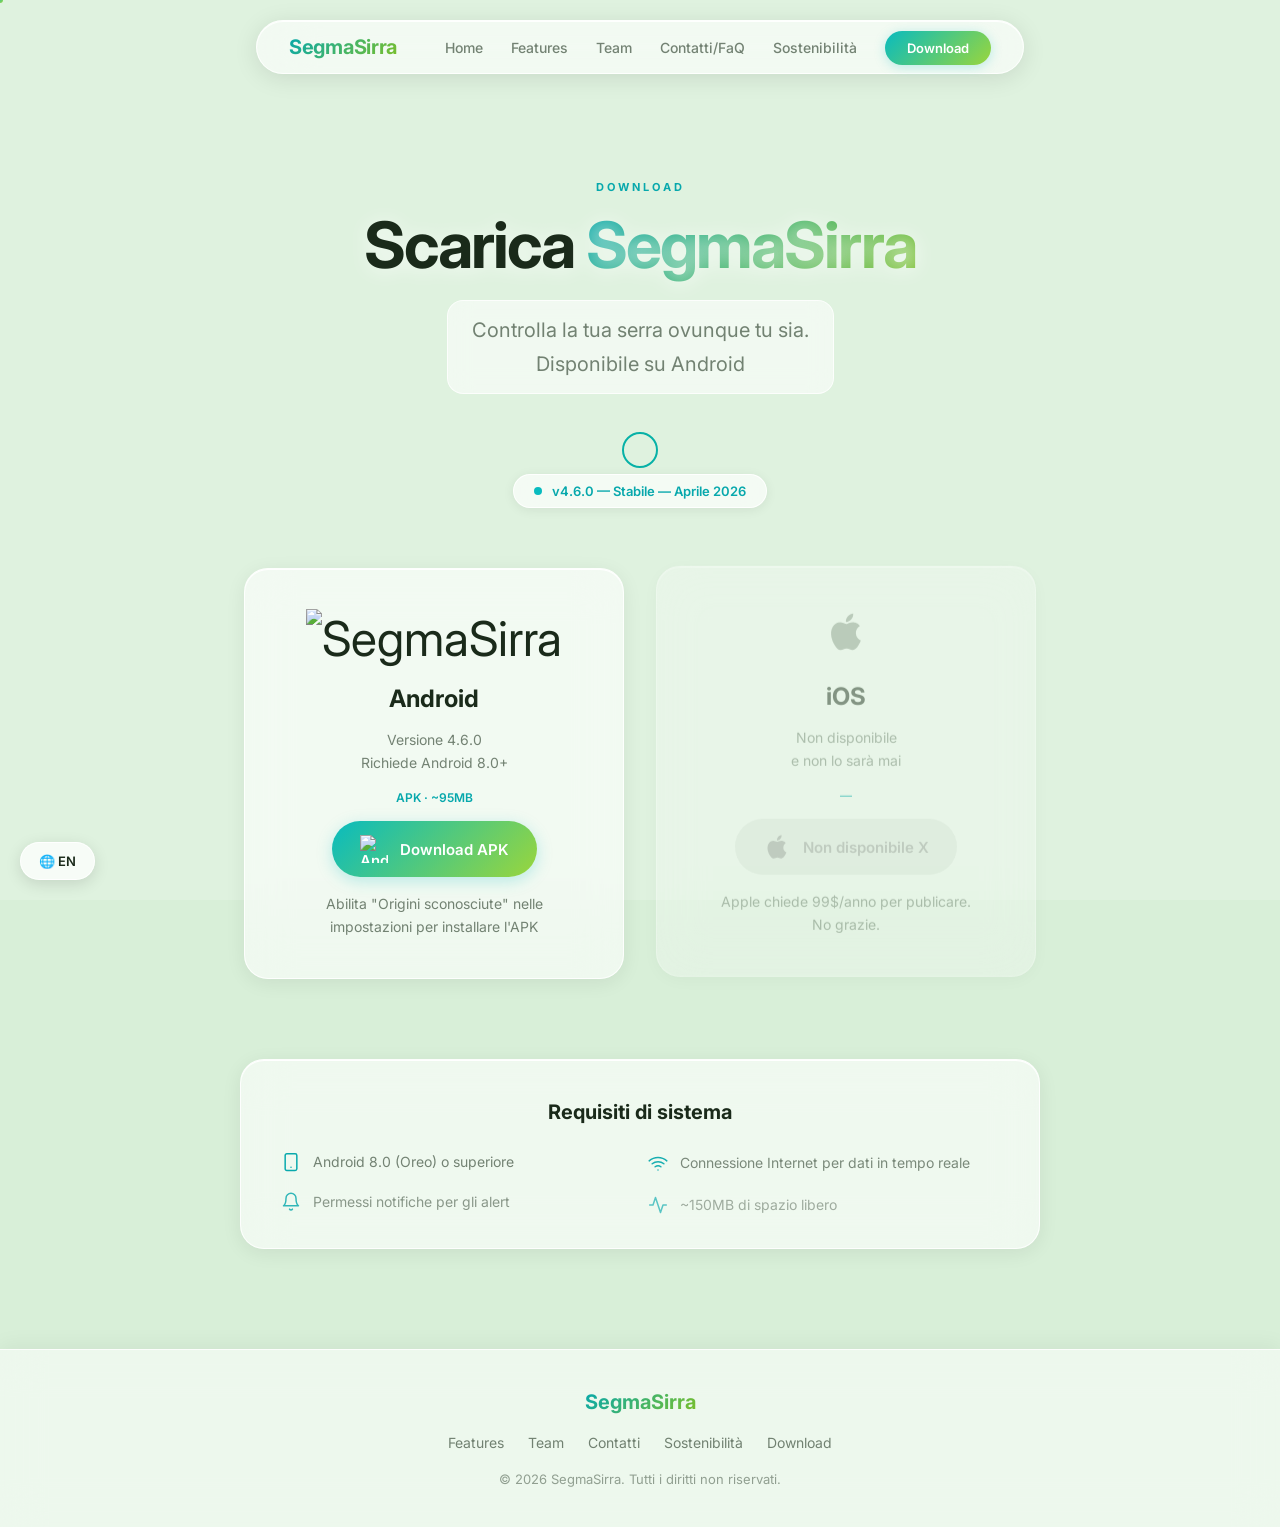
==== download.html @ ebea18e5 "Final update: added images, sticky app image in features, english translation, replaced emojis with " ====
<!DOCTYPE html>
<html lang="it">
<head>
    <meta charset="UTF-8">
    <meta name="viewport" content="width=device-width, initial-scale=1.0">
    <title>Download - SegmaSirra</title>
    <link rel="stylesheet" href="style.css">
    <link rel="icon" type="image/png" href="images/logoSito-removebg-preview.png">
    <!-- Cloudflare Web Analytics --><script type='module' src='https://static.cloudflareinsights.com/beacon.min.js' data-cf-beacon='{"token": "316c3d99291c4f0285ecc560127095c0"}'></script><!-- End Cloudflare Web Analytics -->
</head>
<body>
    <div class="video-background">
        <video autoplay muted loop playsinline>
            <source src="videos/background5.mp4" type="video/mp4">
        </video>
        <div class="video-overlay"></div>
    </div>

    <nav>
        <div class="logo" onclick="window.location.href='index.html'" style="cursor: pointer;">SegmaSirra</div>
        <ul class="nav-links">
            <li><a href="index.html" class="nav-link">Home</a></li>
            <li><a href="features.html" class="nav-link">Features</a></li>
            <li><a href="team.html" class="nav-link">Team</a></li>
            <li><a href="contact.html" class="nav-link">Contatti/FaQ</a></li>
            <li><a href="sostenibilita.html" class="nav-link">Sostenibilità</a></li>
            <li><a href="download.html" class="cta-button">Download</a></li>
        </ul>
        <button class="hamburger" id="hamburger" aria-label="Menu">
            <span></span><span></span><span></span>
        </button>
    </nav>

    <div class="mobile-menu" id="mobileMenu">
        <a href="index.html">Home</a>
        <a href="features.html">Features</a>
        <a href="team.html">Team</a>
        <a href="contact.html">Contatti</a>
        <a href="sostenibilita.html">Sostenibilità</a>
        <a href="download.html" class="cta-button">Download</a>
    </div>

    <!-- Hero Download Section -->
    <section class="page-hero download-hero">
        <div class="section-label">DOWNLOAD</div>
        <h1>Scarica <span class="gradient-text">SegmaSirra</span></h1>
        <p>Controlla la tua serra ovunque tu sia.<br>Disponibile su Android</p>
    </section>

    <!-- Version info -->
    <section class="download-version-section">
        <div class="version-badge">
            <span class="version-dot"></span>
            v4.6.0 — Stabile — Aprile 2026
        </div>
    </section>

    <!-- Download Buttons -->
    <section class="download-buttons-section">
        <div class="download-cards">
            <div class="download-card download-card--available">
                <div class="download-card-icon">
                    <img src="images/logoSito-removebg-preview.png" alt="SegmaSirra" style="width:56px;height:56px;object-fit:contain;">
                </div>
                <h3>Android</h3>
                <p>Versione 4.6.0<br>Richiede Android 8.0+</p>
                <div class="download-card-size">APK · ~95MB</div>
                <a href="files/gnegneNonPuoiScaricarla.apk" class="download-btn android" download>
                    <img src="images/android-os-removebg-preview.png" alt="Android" style="width:28px;height:28px;object-fit:contain;">
                    <span>Download APK</span>
                </a>
                <p class="download-card-note">Abilita "Origini sconosciute" nelle impostazioni per installare l'APK</p>
            </div>

            <div class="download-card download-card--unavailable">
                <div class="download-card-icon">
                    <svg width="44" height="44" viewBox="0 0 24 24" fill="currentColor" style="color:var(--text-light)">
                        <path d="M18.71 19.5c-.83 1.24-1.71 2.45-3.05 2.47-1.34.03-1.77-.79-3.29-.79-1.53 0-2 .77-3.27.82-1.31.05-2.3-1.32-3.14-2.53C4.25 17 2.94 12.45 4.7 9.39c.87-1.52 2.43-2.48 4.12-2.51 1.28-.02 2.5.87 3.29.87.78 0 2.26-1.07 3.81-.91.65.03 2.47.26 3.64 1.98-.09.06-2.17 1.28-2.15 3.81.03 3.02 2.65 4.03 2.68 4.04-.03.07-.42 1.44-1.38 2.83M13 3.5c.73-.83 1.94-1.46 2.94-1.5.13 1.17-.34 2.35-1.04 3.19-.69.85-1.83 1.51-2.95 1.42-.15-1.15.41-2.35 1.05-3.11z"/>
                    </svg>
                </div>
                <h3>iOS</h3>
                <p>Non disponibile<br>e non lo sarà mai</p>
                <div class="download-card-size">—</div>
                <div class="download-btn ios disabled">
                    <svg width="28" height="28" viewBox="0 0 24 24" fill="none">
                        <path d="M18.71 19.5c-.83 1.24-1.71 2.45-3.05 2.47-1.34.03-1.77-.79-3.29-.79-1.53 0-2 .77-3.27.82-1.31.05-2.3-1.32-3.14-2.53C4.25 17 2.94 12.45 4.7 9.39c.87-1.52 2.43-2.48 4.12-2.51 1.28-.02 2.5.87 3.29.87.78 0 2.26-1.07 3.81-.91.65.03 2.47.26 3.64 1.98-.09.06-2.17 1.28-2.15 3.81.03 3.02 2.65 4.03 2.68 4.04-.03.07-.42 1.44-1.38 2.83M13 3.5c.73-.83 1.94-1.46 2.94-1.5.13 1.17-.34 2.35-1.04 3.19-.69.85-1.83 1.51-2.95 1.42-.15-1.15.41-2.35 1.05-3.11z" fill="currentColor"/>
                    </svg>
                    <span>Non disponibile X</span>
                </div>
                <p class="download-card-note">Apple chiede 99$/anno per publicare. No grazie.</p>
            </div>
        </div>
    </section>

    <!-- Requirements -->
    <section class="requirements-section">
        <div class="requirements-inner">
            <h3>Requisiti di sistema</h3>
            <div class="requirements-grid">
                <div class="req-item">
                    <span class="req-icon"><svg class="icon" viewBox="0 0 24 24" style="width:20px;height:20px;color:var(--teal)"><rect x="5" y="2" width="14" height="20" rx="2"/><line x1="12" y1="18" x2="12.01" y2="18"/></svg></span>
                    <span>Android 8.0 (Oreo) o superiore</span>
                </div>
                <div class="req-item">
                    <span class="req-icon"><svg class="icon" viewBox="0 0 24 24" style="width:20px;height:20px;color:var(--teal)"><path d="M5 12.55a11 11 0 0 1 14.08 0"/><path d="M1.42 9a16 16 0 0 1 21.16 0"/><path d="M8.53 16.11a6 6 0 0 1 6.95 0"/><line x1="12" y1="20" x2="12.01" y2="20"/></svg></span>
                    <span>Connessione Internet per dati in tempo reale</span>
                </div>
                <div class="req-item">
                    <span class="req-icon"><svg class="icon" viewBox="0 0 24 24" style="width:20px;height:20px;color:var(--teal)"><path d="M18 8a6 6 0 0 0-12 0c0 7-3 9-3 9h18s-3-2-3-9"/><path d="M13.73 21a2 2 0 0 1-3.46 0"/></svg></span>
                    <span>Permessi notifiche per gli alert</span>
                </div>
                <div class="req-item">
                    <span class="req-icon"><svg class="icon" viewBox="0 0 24 24" style="width:20px;height:20px;color:var(--teal)"><path d="M22 12h-4l-3 9L9 3l-3 9H2"/></svg></span>
                    <span>~150MB di spazio libero</span>
                </div>
            </div>
        </div>
    </section>

    <footer>
        <div class="footer-inner">
            <div class="footer-logo">SegmaSirra</div>
            <div class="footer-links">
                <a href="features.html">Features</a>
                <a href="team.html">Team</a>
                <a href="contact.html">Contatti</a>
                <a href="sostenibilita.html">Sostenibilità</a>
                <a href="download.html">Download</a>
            </div>
            <p class="footer-copy">&copy; 2026 SegmaSirra. Tutti i diritti non riservati.</p>
        </div>
    </footer>

    <script src="https://cdnjs.cloudflare.com/ajax/libs/gsap/3.12.2/gsap.min.js"></script>
    <script>
        gsap.from(".page-hero .section-label", { opacity: 0, y: -20, duration: 0.6 });
        gsap.from(".page-hero h1", { opacity: 0, y: -30, duration: 1, delay: 0.1 });
        gsap.from(".page-hero p", { opacity: 0, y: -20, duration: 1, delay: 0.3 });
        gsap.from(".version-badge", { opacity: 0, scale: 0.8, duration: 0.6, delay: 0.5 });
        gsap.from(".download-card", { opacity: 0, y: 50, stagger: 0.2, duration: 0.8, delay: 0.7, ease: "back.out(1.7)" });
        gsap.from(".req-item", { opacity: 0, y: 20, stagger: 0.1, duration: 0.6, delay: 1 });

        const hamburger = document.getElementById('hamburger');
        const mobileMenu = document.getElementById('mobileMenu');
        hamburger.addEventListener('click', () => {
            hamburger.classList.toggle('open');
            mobileMenu.classList.toggle('open');
        });
    </script>
    <script src="cursor.js"></script>
    <script src="translate.js"></script>
</body>
</html>
---- style.css ----
@import url('https://fonts.googleapis.com/css2?family=Inter:wght@400;500;600;700&display=swap');

/* =====================
   VARIABLES & RESET
   ===================== */
:root {
    --teal: #07a8ac;
    --green: #7bbf2a;
    --teal-light: #08bbbf;
    --green-light: #9ad63c;

    /* Glass - tendono al bianco/nuvola */
    --glass:          rgba(255,255,255,0.55);
    --glass-hover:    rgba(255,255,255,0.72);
    --glass-border:   rgba(255,255,255,0.75);
    --glass-shadow:   rgba(0,0,0,0.08);

    /* Testo su sfondo chiaro */
    --text:           #1a2a1a;
    --text-muted:     rgba(30,50,30,0.6);
    --text-light:     rgba(30,50,30,0.45);
}

* { margin: 0; padding: 0; box-sizing: border-box; cursor: none !important; }

body {
    font-family: 'Inter', -apple-system, BlinkMacSystemFont, sans-serif;
    background: #d8efd8;
    color: var(--text);
    overflow-x: hidden;
    cursor: none;
}

/* =====================
   CUSTOM CURSOR
   ===================== */
.cursor-ring {
    position: fixed;
    top: 0; left: 0;
    width: 36px; height: 36px;
    border: 2px solid var(--teal-light);
    border-radius: 50%;
    pointer-events: none;
    z-index: 99999;
    transform: translate(-50%, -50%);
    transition: width 0.25s ease, height 0.25s ease,
                border-color 0.25s ease, background 0.25s ease,
                opacity 0.3s ease;
    mix-blend-mode: multiply;
    will-change: transform;
}

.cursor-dot {
    position: fixed;
    top: 0; left: 0;
    width: 6px; height: 6px;
    background: linear-gradient(135deg, var(--teal-light), var(--green-light));
    border-radius: 50%;
    pointer-events: none;
    z-index: 100000;
    transform: translate(-50%, -50%);
    transition: opacity 0.3s ease, width 0.2s ease, height 0.2s ease;
    will-change: transform;
}

body.cursor-hover .cursor-ring {
    width: 56px; height: 56px;
    border-color: var(--green-light);
    background: rgba(154, 214, 60, 0.10);
}

body.cursor-hover .cursor-dot {
    width: 4px; height: 4px;
    opacity: 0.5;
}

body.cursor-click .cursor-ring {
    width: 24px; height: 24px;
    background: rgba(8,187,191,0.18);
}

@media (hover: none) {
    .cursor-ring, .cursor-dot { display: none; }
    body { cursor: auto; }
}

/* =====================
   CUSTOM SCROLLBAR
   ===================== */
::-webkit-scrollbar {
    width: 6px;
}

::-webkit-scrollbar-track {
    background: rgba(255,255,255,0.15);
    border-radius: 10px;
}

::-webkit-scrollbar-thumb {
    background: linear-gradient(180deg, var(--teal-light), var(--green-light));
    border-radius: 10px;
}

::-webkit-scrollbar-thumb:hover {
    background: linear-gradient(180deg, var(--teal), var(--green));
}

* {
    scrollbar-width: thin;
    scrollbar-color: var(--teal-light) rgba(255,255,255,0.15);
}

/* =====================
   VIDEO BACKGROUND
   ===================== */
.video-background {
    position: fixed;
    inset: 0;
    z-index: 0;
    overflow: hidden;
}

.video-background video {
    width: 100%;
    height: 100%;
    object-fit: cover;
    pointer-events: none;
}

/* Overlay leggero — lascia che il video si veda, schiarisce appena */
.video-overlay {
    position: absolute;
    inset: 0;
    background: rgba(255,255,255,0.18);
}

/* =====================
   NAVIGATION
   ===================== */
nav {
    position: fixed;
    top: 20px;
    left: 50%;
    transform: translateX(-50%);
    background: rgba(255,255,255,0.6);
    backdrop-filter: blur(28px);
    -webkit-backdrop-filter: blur(28px);
    border: 1.5px solid rgba(255,255,255,0.85);
    border-radius: 50px;
    padding: 14px 32px;
    display: flex;
    align-items: center;
    gap: 48px;
    z-index: 1000;
    box-shadow: 0 4px 24px rgba(0,0,0,0.10), 0 1px 0 rgba(255,255,255,0.9) inset;
    transition: background 0.3s ease;
}

nav:hover { background: rgba(255,255,255,0.75); }

.logo {
    font-size: 20px;
    font-weight: 700;
    background: linear-gradient(135deg, var(--teal), var(--green));
    -webkit-background-clip: text;
    -webkit-text-fill-color: transparent;
    background-clip: text;
    letter-spacing: -0.3px;
    transition: opacity 0.3s;
    white-space: nowrap;
}

.logo:hover { opacity: 0.75; }

.nav-links {
    display: flex;
    gap: 28px;
    list-style: none;
    align-items: center;
}

.nav-link {
    color: var(--text-muted);
    text-decoration: none;
    font-size: 14px;
    font-weight: 500;
    transition: color 0.3s;
    position: relative;
}

.nav-link::after {
    content: '';
    position: absolute;
    bottom: -4px; left: 0;
    width: 0; height: 1.5px;
    background: linear-gradient(90deg, var(--teal), var(--green));
    transition: width 0.3s ease;
    border-radius: 2px;
}

.nav-link:hover, .nav-link.active { color: var(--text); }
.nav-link:hover::after, .nav-link.active::after { width: 100%; }

.cta-button {
    background: linear-gradient(135deg, var(--teal-light), var(--green-light));
    color: #ffffff !important;
    padding: 9px 22px;
    border-radius: 50px;
    font-size: 13px;
    font-weight: 600;
    text-decoration: none;
    transition: transform 0.2s ease, box-shadow 0.2s ease;
    white-space: nowrap;
    box-shadow: 0 2px 12px rgba(8,187,191,0.25);
}

.cta-button:hover {
    transform: translateY(-2px);
    box-shadow: 0 8px 20px rgba(8,187,191,0.35);
}

/* Hamburger */
.hamburger {
    display: none;
    flex-direction: column;
    gap: 5px;
    background: none;
    border: none;
    cursor: pointer;
    padding: 4px;
}

.hamburger span {
    display: block;
    width: 22px; height: 2px;
    background: var(--text);
    border-radius: 2px;
    transition: all 0.3s ease;
    transform-origin: center;
}

.hamburger.open span:nth-child(1) { transform: translateY(7px) rotate(45deg); }
.hamburger.open span:nth-child(2) { opacity: 0; transform: scaleX(0); }
.hamburger.open span:nth-child(3) { transform: translateY(-7px) rotate(-45deg); }

/* Mobile Menu */
.mobile-menu {
    display: none;
    position: fixed;
    top: 80px;
    left: 50%;
    transform: translateX(-50%) translateY(-10px);
    background: rgba(255,255,255,0.88);
    backdrop-filter: blur(28px);
    -webkit-backdrop-filter: blur(28px);
    border: 1.5px solid rgba(255,255,255,0.9);
    border-radius: 20px;
    padding: 20px 28px;
    z-index: 999;
    flex-direction: column;
    gap: 16px;
    min-width: 240px;
    box-shadow: 0 12px 40px rgba(0,0,0,0.10);
    opacity: 0;
    pointer-events: none;
    transition: opacity 0.3s ease, transform 0.3s ease;
}

.mobile-menu.open {
    display: flex;
    opacity: 1;
    pointer-events: all;
    transform: translateX(-50%) translateY(0);
}

.mobile-menu a {
    color: var(--text-muted);
    text-decoration: none;
    font-size: 15px;
    font-weight: 500;
    padding: 6px 0;
    border-bottom: 1px solid rgba(0,0,0,0.06);
    transition: color 0.2s;
}

.mobile-menu a:last-child { border-bottom: none; }
.mobile-menu a:hover { color: var(--text); }
.mobile-menu .cta-button { text-align: center; border-bottom: none; color: #fff !important; }

/* =====================
   UTILITY
   ===================== */
.gradient-text {
    background: linear-gradient(135deg, var(--teal), var(--green));
    -webkit-background-clip: text;
    -webkit-text-fill-color: transparent;
    background-clip: text;
}

.section-label {
    font-size: 11px;
    font-weight: 700;
    letter-spacing: 3px;
    color: var(--teal);
    margin-bottom: 16px;
    text-transform: uppercase;
}

/* =====================
   HOME PAGE
   ===================== */
.main {
    display: flex;
    flex-direction: column;
    align-items: center;
    overflow: hidden;
    width: 100%;
    min-height: 300vh;
    position: relative;
    z-index: 1;
}

.paragraph {
    position: relative;
    text-align: center;
    display: flex;
    flex-direction: column;
    align-items: center;
    justify-content: center;
    width: 100%;
    min-height: 100vh;
}

.canvas-container {
    position: absolute;
    top: 0; left: 0;
    width: 100%; height: 100%;
    z-index: 1;
}

#canvas { width: 100%; height: 100%; }

.hero-content {
    position: relative;
    z-index: 2;
    display: flex;
    flex-direction: column;
    align-items: center;
    gap: 24px;
    padding: 0 24px;
}

.hero-badge {
    background: rgba(255,255,255,0.65);
    border: 1.5px solid rgba(255,255,255,0.9);
    color: var(--teal);
    padding: 8px 20px;
    border-radius: 50px;
    font-size: 13px;
    font-weight: 600;
    letter-spacing: 0.5px;
    backdrop-filter: blur(12px);
    box-shadow: 0 2px 12px rgba(0,0,0,0.07);
}

.hero-title {
    font-size: clamp(42px, 7vw, 80px);
    font-weight: 700;
    line-height: 1.1;
    letter-spacing: -2px;
    color: var(--text);
    max-width: 900px;
    text-shadow: 0 2px 20px rgba(255,255,255,0.7);
}

.hero-sub {
    font-size: clamp(16px, 2vw, 20px);
    color: var(--text-muted);
    max-width: 600px;
    line-height: 1.6;
    background: rgba(255,255,255,0.55);
    padding: 12px 24px;
    border-radius: 16px;
    backdrop-filter: blur(12px);
    border: 1px solid rgba(255,255,255,0.75);
}

.hero-actions {
    display: flex;
    gap: 16px;
    flex-wrap: wrap;
    justify-content: center;
    margin-top: 8px;
}

.cta-button-hero {
    background: linear-gradient(135deg, var(--teal-light), var(--green-light));
    color: #fff;
    padding: 14px 32px;
    border-radius: 50px;
    font-size: 15px;
    font-weight: 600;
    text-decoration: none;
    transition: transform 0.2s, box-shadow 0.2s;
    box-shadow: 0 4px 20px rgba(8,187,191,0.3);
}

.cta-button-hero:hover {
    transform: translateY(-3px);
    box-shadow: 0 12px 30px rgba(8,187,191,0.4);
}

.ghost-button {
    color: var(--text-muted);
    padding: 14px 32px;
    border-radius: 50px;
    font-size: 15px;
    font-weight: 600;
    text-decoration: none;
    border: 1.5px solid rgba(255,255,255,0.8);
    background: rgba(255,255,255,0.5);
    backdrop-filter: blur(10px);
    transition: border-color 0.3s, color 0.3s, background 0.3s;
}

.ghost-button:hover {
    border-color: rgba(8,187,191,0.5);
    color: var(--teal);
    background: rgba(255,255,255,0.7);
}

/* Stats */
.stats-section {
    width: 100%;
    position: relative;
    z-index: 2;
    padding: 80px 24px;
    background: rgba(255,255,255,0.45);
    backdrop-filter: blur(20px);
    border-top: 1px solid rgba(255,255,255,0.8);
    border-bottom: 1px solid rgba(255,255,255,0.8);
    box-shadow: 0 4px 24px rgba(0,0,0,0.06);
}

.stats-grid {
    display: grid;
    grid-template-columns: repeat(4, 1fr);
    gap: 40px;
    max-width: 900px;
    margin: 0 auto;
    text-align: center;
}

.stat-number {
    font-size: 56px;
    font-weight: 700;
    line-height: 1;
    background: linear-gradient(135deg, var(--teal), var(--green));
    -webkit-background-clip: text;
    -webkit-text-fill-color: transparent;
    background-clip: text;
    margin-bottom: 8px;
}

.stat-number span { font-size: 32px; }
.stat-label { font-size: 14px; color: var(--text-muted); font-weight: 500; }

.features-preview {
    background: rgba(255,255,255,0.25);
    backdrop-filter: blur(8px);
}

.content-section {
    min-height: 100vh;
    display: flex;
    align-items: center;
    justify-content: center;
    padding: 100px 24px;
    position: relative;
    z-index: 2;
    width: 100%;
}

.content-section h2 {
    font-size: clamp(32px, 5vw, 48px);
    font-weight: 700;
    text-align: center;
    margin-bottom: 16px;
    letter-spacing: -1px;
    line-height: 1.15;
    color: var(--text);
}

.features-container { max-width: 1200px; width: 100%; }

.features-grid {
    display: grid;
    grid-template-columns: repeat(auto-fit, minmax(260px, 1fr));
    gap: 24px;
    margin-top: 60px;
}

/* Card frosted bianca */
.feature-card {
    background: rgba(255,255,255,0.60);
    backdrop-filter: blur(24px);
    -webkit-backdrop-filter: blur(24px);
    border: 1.5px solid rgba(255,255,255,0.85);
    border-radius: 20px;
    padding: 32px;
    text-align: center;
    transition: transform 0.3s, box-shadow 0.3s, background 0.3s;
    display: flex;
    flex-direction: column;
    gap: 12px;
    box-shadow: 0 4px 20px rgba(0,0,0,0.07), 0 1px 0 #fff inset;
}

.feature-card:hover {
    transform: translateY(-8px);
    background: rgba(255,255,255,0.82);
    box-shadow: 0 20px 50px rgba(8,187,191,0.15), 0 1px 0 #fff inset;
}

.feature-icon { font-size: 36px; }

.feature-card h3 {
    font-size: 20px;
    font-weight: 600;
    background: linear-gradient(135deg, var(--teal), var(--green));
    -webkit-background-clip: text;
    -webkit-text-fill-color: transparent;
    background-clip: text;
}

.feature-card p { color: var(--text-muted); font-size: 15px; line-height: 1.6; }

.feature-link {
    color: var(--teal);
    text-decoration: none;
    font-size: 14px;
    font-weight: 600;
    transition: opacity 0.2s;
}
.feature-link:hover { opacity: 0.7; }

/* CTA */
.cta-section {
    width: 100%;
    padding: 100px 24px;
    position: relative;
    z-index: 2;
    display: flex;
    justify-content: center;
}

.cta-inner {
    background: rgba(255,255,255,0.65);
    border: 1.5px solid rgba(255,255,255,0.9);
    border-radius: 28px;
    padding: 80px 60px;
    text-align: center;
    max-width: 700px;
    width: 100%;
    backdrop-filter: blur(24px);
    box-shadow: 0 8px 40px rgba(8,187,191,0.10), 0 1px 0 #fff inset;
}

.cta-inner h2 { font-size: clamp(28px, 4vw, 40px); font-weight: 700; margin-bottom: 16px; color: var(--text); }
.cta-inner p { color: var(--text-muted); font-size: 18px; margin-bottom: 36px; }

/* =====================
   PAGE HERO
   ===================== */
.page-hero {
    display: flex;
    flex-direction: column;
    align-items: center;
    justify-content: center;
    padding: 180px 24px 80px;
    text-align: center;
    min-height: 50vh;
    position: relative;
    z-index: 1;
}

.page-hero h1 {
    font-size: clamp(36px, 7vw, 64px);
    font-weight: 700;
    letter-spacing: -2px;
    line-height: 1.1;
    margin-bottom: 20px;
    color: var(--text);
    text-shadow: 0 2px 20px rgba(255,255,255,0.7);
}

.page-hero p {
    font-size: clamp(16px, 2vw, 20px);
    color: var(--text-muted);
    max-width: 600px;
    line-height: 1.7;
    background: rgba(255,255,255,0.55);
    padding: 12px 24px;
    border-radius: 16px;
    backdrop-filter: blur(12px);
    border: 1px solid rgba(255,255,255,0.75);
}

/* =====================
   TEAM PAGE
   ===================== */
.team-hero { padding-bottom: 40px; }

.team-section {
    padding: 60px 24px 120px;
    position: relative;
    z-index: 1;
}

.team-grid {
    display: grid;
    grid-template-columns: repeat(3, 1fr);
    gap: 32px;
    max-width: 1100px;
    margin: 0 auto;
    align-items: start;
}

.team-card {
    background: rgba(255,255,255,0.60);
    backdrop-filter: blur(24px);
    -webkit-backdrop-filter: blur(24px);
    border: 1.5px solid rgba(255,255,255,0.85);
    border-radius: 24px;
    padding: 40px 32px;
    text-align: center;
    transition: transform 0.3s, box-shadow 0.3s, background 0.3s;
    position: relative;
    overflow: hidden;
    box-shadow: 0 4px 20px rgba(0,0,0,0.07), 0 1px 0 #fff inset;
}

.team-card:hover {
    transform: translateY(-10px);
    background: rgba(255,255,255,0.82);
    box-shadow: 0 24px 60px rgba(8,187,191,0.15), 0 1px 0 #fff inset;
}

.team-card--center {
    transform: scale(1.03);
    border-color: rgba(8,187,191,0.3);
    box-shadow: 0 8px 30px rgba(8,187,191,0.12), 0 1px 0 #fff inset;
}

.team-card--center:hover { transform: scale(1.03) translateY(-10px); }

.team-card-glow {
    position: absolute;
    top: -60px; right: -60px;
    width: 180px; height: 180px;
    border-radius: 50%;
    background: radial-gradient(circle, rgba(8,187,191,0.08) 0%, transparent 70%);
    pointer-events: none;
}

.team-image {
    width: 130px; height: 130px;
    margin: 0 auto 24px;
    border-radius: 50%;
    overflow: hidden;
    padding: 3px;
    background: linear-gradient(135deg, var(--teal-light), var(--green-light));
}

.team-image--featured { width: 150px; height: 150px; }

.team-image img {
    width: 100%; height: 100%;
    object-fit: cover;
    border-radius: 50%;
    background: #f0f0f0;
}

.team-card h3 { font-size: 24px; font-weight: 700; margin-bottom: 6px; color: var(--text); }

.team-title {
    font-size: 13px; font-weight: 600;
    letter-spacing: 1px; text-transform: uppercase;
    margin-bottom: 16px;
    background: linear-gradient(135deg, var(--teal), var(--green));
    -webkit-background-clip: text;
    -webkit-text-fill-color: transparent;
    background-clip: text;
}

.team-divider {
    width: 40px; height: 2px;
    background: linear-gradient(90deg, var(--teal-light), var(--green-light));
    margin: 16px auto;
    border-radius: 2px;
}

.team-description { color: var(--text-muted); font-size: 14px; line-height: 1.7; margin-bottom: 20px; }

.team-tags { display: flex; gap: 8px; justify-content: center; flex-wrap: wrap; }

.tag {
    background: rgba(8,187,191,0.1);
    border: 1px solid rgba(8,187,191,0.3);
    color: var(--teal);
    padding: 4px 12px;
    border-radius: 20px;
    font-size: 12px; font-weight: 600;
}

/* =====================
   FEATURES PAGE
   ===================== */
.features-detail-section {
    padding: 40px 24px 120px;
    position: relative;
    z-index: 1;
}

.features-detail-container {
    max-width: 1000px;
    margin: 0 auto;
    display: flex;
    flex-direction: column;
    gap: 32px;
}

.feature-detail-card {
    background: rgba(255,255,255,0.60);
    border: 1.5px solid rgba(255,255,255,0.85);
    border-radius: 24px;
    padding: 48px;
    display: grid;
    grid-template-columns: 80px 1fr;
    gap: 32px;
    align-items: start;
    backdrop-filter: blur(24px);
    box-shadow: 0 4px 20px rgba(0,0,0,0.07), 0 1px 0 #fff inset;
    transition: background 0.3s, box-shadow 0.3s;
}

.feature-detail-card:hover {
    background: rgba(255,255,255,0.78);
    box-shadow: 0 10px 40px rgba(8,187,191,0.12), 0 1px 0 #fff inset;
}

.feature-detail-card--reverse { grid-template-columns: 1fr 80px; }
.feature-detail-card--reverse .feature-detail-icon { order: 2; text-align: right; }
.feature-detail-card--reverse .feature-detail-content { order: 1; }

.feature-detail-icon { font-size: 52px; }

.feature-detail-content h3 {
    font-size: 28px; font-weight: 700; margin-bottom: 12px;
    background: linear-gradient(135deg, var(--teal), var(--green));
    -webkit-background-clip: text;
    -webkit-text-fill-color: transparent;
    background-clip: text;
}

.feature-detail-content p { color: var(--text-muted); font-size: 16px; line-height: 1.7; margin-bottom: 20px; }

.feature-list { list-style: none; display: flex; flex-direction: column; gap: 8px; }
.feature-list li { font-size: 14px; color: var(--text-muted); }

/* =====================
   CONTACT PAGE
   ===================== */
.contact-page-section {
    padding: 40px 24px 120px;
    position: relative;
    z-index: 1;
}

.contact-page-grid {
    max-width: 1100px;
    margin: 0 auto;
    display: grid;
    grid-template-columns: 1fr 1.6fr;
    gap: 32px;
    align-items: start;
}

.contact-info-col { display: flex; flex-direction: column; gap: 20px; }

.contact-info-card {
    background: rgba(255,255,255,0.60);
    border: 1.5px solid rgba(255,255,255,0.85);
    border-radius: 20px;
    padding: 28px;
    backdrop-filter: blur(24px);
    box-shadow: 0 4px 20px rgba(0,0,0,0.07), 0 1px 0 #fff inset;
    transition: background 0.3s;
}

.contact-info-card:hover { background: rgba(255,255,255,0.78); }

.contact-info-icon { font-size: 28px; margin-bottom: 12px; }
.contact-info-card h4 { font-size: 12px; font-weight: 700; color: var(--teal); letter-spacing: 2px; text-transform: uppercase; margin-bottom: 8px; }
.contact-info-card p { font-size: 15px; line-height: 1.7; color: var(--text-muted); }
.contact-note { font-size: 12px; color: var(--text-light); margin-top: 8px; display: block; }
.contact-note small { font-size: 11px; opacity: 0.7; }

.contact-form-card {
    background: rgba(255,255,255,0.60);
    border: 1.5px solid rgba(255,255,255,0.85);
    border-radius: 24px;
    padding: 40px;
    backdrop-filter: blur(24px);
    box-shadow: 0 4px 20px rgba(0,0,0,0.07), 0 1px 0 #fff inset;
}

.contact-form-card h3 { font-size: 24px; font-weight: 700; margin-bottom: 8px; color: var(--text); }
.form-note { color: var(--text-muted); font-size: 14px; margin-bottom: 28px; }

.contact-form { display: flex; flex-direction: column; gap: 20px; }
.form-row { display: grid; grid-template-columns: 1fr 1fr; gap: 20px; }
.form-group { display: flex; flex-direction: column; gap: 8px; }
.form-group label { font-size: 13px; font-weight: 600; color: var(--text-muted); }

.form-input, .form-textarea {
    background: rgba(255,255,255,0.75);
    border: 1.5px solid rgba(255,255,255,0.9);
    border-radius: 12px;
    padding: 12px 16px;
    color: var(--text);
    font-size: 14px;
    font-family: inherit;
    outline: none;
    transition: border-color 0.3s, box-shadow 0.3s;
    box-shadow: 0 2px 8px rgba(0,0,0,0.04) inset;
}

.form-input::placeholder, .form-textarea::placeholder { color: var(--text-light); }
.form-input:focus, .form-textarea:focus {
    border-color: rgba(8,187,191,0.5);
    box-shadow: 0 0 0 3px rgba(8,187,191,0.1);
}
.form-textarea { resize: vertical; min-height: 120px; }

.form-submit-btn {
    background: linear-gradient(135deg, var(--teal-light), var(--green-light));
    color: #fff;
    border: none;
    padding: 14px 32px;
    border-radius: 50px;
    font-size: 15px;
    font-weight: 600;
    cursor: pointer;
    transition: transform 0.2s, box-shadow 0.2s;
    font-family: inherit;
    box-shadow: 0 4px 20px rgba(8,187,191,0.25);
}

.form-submit-btn:hover {
    transform: translateY(-2px);
    box-shadow: 0 8px 25px rgba(8,187,191,0.4);
}

/* =====================
   DOWNLOAD PAGE
   ===================== */
.download-version-section {
    display: flex;
    justify-content: center;
    padding: 0 24px 40px;
    position: relative;
    z-index: 1;
}

.version-badge {
    display: flex;
    align-items: center;
    gap: 10px;
    background: rgba(255,255,255,0.65);
    border: 1.5px solid rgba(255,255,255,0.9);
    color: var(--teal);
    padding: 8px 20px;
    border-radius: 50px;
    font-size: 13px;
    font-weight: 600;
    backdrop-filter: blur(16px);
    box-shadow: 0 2px 12px rgba(0,0,0,0.07);
}

.version-dot {
    width: 8px; height: 8px;
    border-radius: 50%;
    background: var(--teal-light);
    animation: pulse 2s infinite;
}

@keyframes pulse {
    0%, 100% { box-shadow: 0 0 0 0 rgba(8,187,191,0.5); }
    50% { box-shadow: 0 0 0 6px rgba(8,187,191,0); }
}

.download-buttons-section {
    padding: 20px 24px 80px;
    position: relative;
    z-index: 1;
}

.download-cards {
    display: flex;
    justify-content: center;
    gap: 32px;
    flex-wrap: wrap;
    max-width: 900px;
    margin: 0 auto;
}

.download-card {
    background: rgba(255,255,255,0.60);
    border: 1.5px solid rgba(255,255,255,0.85);
    border-radius: 24px;
    padding: 40px 36px;
    text-align: center;
    flex: 1;
    min-width: 280px;
    max-width: 380px;
    backdrop-filter: blur(24px);
    display: flex;
    flex-direction: column;
    align-items: center;
    gap: 16px;
    box-shadow: 0 4px 20px rgba(0,0,0,0.07), 0 1px 0 #fff inset;
    transition: background 0.3s, box-shadow 0.3s, transform 0.3s;
}

.download-card--available:hover {
    background: rgba(255,255,255,0.82);
    box-shadow: 0 20px 60px rgba(8,187,191,0.15), 0 1px 0 #fff inset;
    transform: translateY(-6px);
}

.download-card--unavailable { opacity: 0.45; }

.download-card-icon { font-size: 48px; }
.download-card h3 { font-size: 24px; font-weight: 700; color: var(--text); }
.download-card p { color: var(--text-muted); font-size: 14px; line-height: 1.6; }
.download-card-size { font-size: 12px; color: var(--teal); font-weight: 600; }
.download-card-note { font-size: 12px; color: var(--text-light); line-height: 1.5; max-width: 260px; }

.download-btn {
    display: flex;
    align-items: center;
    gap: 12px;
    padding: 14px 28px;
    border-radius: 50px;
    text-decoration: none;
    font-size: 15px;
    font-weight: 600;
    color: #fff;
    transition: transform 0.2s, box-shadow 0.2s;
    background: linear-gradient(135deg, var(--teal-light), var(--green-light));
    box-shadow: 0 4px 16px rgba(8,187,191,0.25);
}

.download-btn:hover:not(.disabled) {
    transform: translateY(-3px);
    box-shadow: 0 12px 30px rgba(8,187,191,0.4);
}

.download-btn.disabled {
    background: rgba(0,0,0,0.08);
    cursor: not-allowed;
    color: rgba(0,0,0,0.3);
    box-shadow: none;
}

.requirements-section {
    padding: 0 24px 100px;
    position: relative;
    z-index: 1;
}

.requirements-inner {
    max-width: 800px;
    margin: 0 auto;
    background: rgba(255,255,255,0.60);
    border: 1.5px solid rgba(255,255,255,0.85);
    border-radius: 24px;
    padding: 40px;
    backdrop-filter: blur(24px);
    box-shadow: 0 4px 20px rgba(0,0,0,0.07), 0 1px 0 #fff inset;
    text-align: center;
}

.requirements-inner h3 { font-size: 20px; font-weight: 700; margin-bottom: 28px; color: var(--text); }

.requirements-grid {
    display: grid;
    grid-template-columns: repeat(2, 1fr);
    gap: 16px;
    text-align: left;
}

.req-item {
    display: flex;
    align-items: center;
    gap: 12px;
    font-size: 14px;
    color: var(--text-muted);
}

.req-icon { font-size: 20px; }

/* =====================
   FOOTER
   ===================== */
footer {
    background: rgba(255,255,255,0.55);
    backdrop-filter: blur(20px);
    border-top: 1px solid rgba(255,255,255,0.8);
    position: relative;
    z-index: 2;
    box-shadow: 0 -4px 20px rgba(0,0,0,0.05);
}

.footer-inner {
    max-width: 1200px;
    margin: 0 auto;
    padding: 40px 24px;
    display: flex;
    flex-direction: column;
    align-items: center;
    gap: 20px;
    text-align: center;
}

.footer-logo {
    font-size: 20px; font-weight: 700;
    background: linear-gradient(135deg, var(--teal), var(--green));
    -webkit-background-clip: text;
    -webkit-text-fill-color: transparent;
    background-clip: text;
}

.footer-links { display: flex; gap: 24px; flex-wrap: wrap; justify-content: center; }
.footer-links a { color: var(--text-muted); text-decoration: none; font-size: 14px; transition: color 0.2s; }
.footer-links a:hover { color: var(--text); }
.footer-copy { color: var(--text-light); font-size: 13px; }

/* =====================
   ICONS (replace emoji glyphs)
   ===================== */
.icon {
    width: 22px;
    height: 22px;
    stroke: currentColor;
    stroke-width: 1.8;
    stroke-linecap: round;
    stroke-linejoin: round;
    fill: none;
    display: block;
}

/* =====================
   PANEL — single glass block with internal rows
   Replaces separate floating "cards" with one unified
   semi-transparent surface, paragraph-style, like a pro site.
   ===================== */
.panel {
    max-width: 880px;
    margin: 56px auto 0;
    background: rgba(255,255,255,0.60);
    backdrop-filter: blur(24px);
    -webkit-backdrop-filter: blur(24px);
    border: 1.5px solid rgba(255,255,255,0.85);
    border-radius: 24px;
    padding: 8px 40px;
    box-shadow: 0 4px 20px rgba(0,0,0,0.07), 0 1px 0 #fff inset;
}

.panel--wide { max-width: 1000px; }

.panel-row {
    display: flex;
    align-items: flex-start;
    gap: 20px;
    padding: 28px 0;
    border-bottom: 1px solid rgba(0,0,0,0.07);
}
.panel-row:last-child { border-bottom: none; }

.panel-icon {
    width: 46px;
    height: 46px;
    border-radius: 12px;
    background: rgba(8,187,191,0.12);
    border: 1px solid rgba(255,255,255,0.8);
    display: flex;
    align-items: center;
    justify-content: center;
    color: var(--teal);
    flex-shrink: 0;
}
.panel-icon .icon { width: 22px; height: 22px; }

.panel-body { flex: 1; min-width: 0; }
.panel-body h3 {
    font-size: 18px;
    font-weight: 700;
    margin-bottom: 8px;
    background: linear-gradient(135deg, var(--teal), var(--green));
    -webkit-background-clip: text;
    -webkit-text-fill-color: transparent;
    background-clip: text;
}
.panel-body p { color: var(--text-muted); font-size: 14.5px; line-height: 1.7; }
.panel-body p + p { margin-top: 10px; }

.panel-list { list-style: none; display: flex; flex-direction: column; gap: 8px; margin-top: 12px; }
.panel-list li { display: flex; align-items: center; gap: 8px; font-size: 14px; color: var(--text-muted); }
.panel-list .icon { width: 16px; height: 16px; color: var(--teal); flex-shrink: 0; }

.panel-link { color: var(--teal); text-decoration: none; font-size: 14px; font-weight: 600; margin-top: 10px; display: inline-block; }
.panel-link:hover { opacity: 0.7; }

/* =====================
   PHOTO SLOT — placeholder for future photos
   ===================== */
.photo-slot {
    max-width: 900px;
    margin: 48px auto 0;
    aspect-ratio: 16 / 9;
    border-radius: 24px;
    border: 2px dashed rgba(0,0,0,0.18);
    background: rgba(255,255,255,0.35);
    backdrop-filter: blur(10px);
    -webkit-backdrop-filter: blur(10px);
    display: flex;
    flex-direction: column;
    align-items: center;
    justify-content: center;
    gap: 10px;
    color: var(--text-light);
    text-align: center;
    padding: 24px;
    position: relative;
    z-index: 1;
}
.photo-slot .icon { width: 32px; height: 32px; opacity: 0.55; }
.photo-slot span { font-size: 13px; font-weight: 600; letter-spacing: 0.3px; }
.photo-slot small { font-size: 11px; color: var(--text-light); opacity: 0.85; }

.photo-slot-grid {
    display: grid;
    grid-template-columns: repeat(auto-fit, minmax(240px, 1fr));
    gap: 20px;
    max-width: 1100px;
    margin: 48px auto 0;
    position: relative;
    z-index: 1;
}
.photo-slot-grid .photo-slot { margin: 0; max-width: none; aspect-ratio: 4 / 3; }

/* =====================
   FEATURES PAGE — sticky vertical app screenshot
   .features-detail-container already sets display:flex;
   flex-direction:column elsewhere — override explicitly here
   with the combined selector so it always wins regardless of
   source order.
   ===================== */
.features-detail-container.features-with-sticky-image {
    display: flex;
    flex-direction: row;
    align-items: flex-start;
    gap: 40px;
    max-width: 1200px;
    width: 100%;
    margin: 0 auto;
    position: relative;
    z-index: 1;
}

.features-sticky-photo {
    position: sticky;
    top: 100px;
    flex: 0 0 300px;
    width: 300px;
    align-self: flex-start;
    z-index: 2;
}

.photo-slot--phone {
    aspect-ratio: 9 / 19.5;
    max-width: 300px;
    margin: 0;
}

.features-panel-scroll {
    flex: 1 1 auto;
    min-width: 0;
    margin: 0 !important;
    max-width: none !important;
    position: relative;
    z-index: 1;
}

@media (max-width: 900px) {
    .features-detail-container.features-with-sticky-image {
        flex-direction: column;
        gap: 0;
    }
    .features-sticky-photo {
        position: static;
        flex: none;
        width: 100%;
        max-width: 220px;
        margin: 0 auto 32px;
    }
}

/* =====================
   RESPONSIVE
   ===================== */
@media (max-width: 900px) {
    .team-grid { grid-template-columns: 1fr; max-width: 500px; }
    .team-card--center { transform: none; }
    .team-card--center:hover { transform: translateY(-10px); }
    .feature-detail-card { grid-template-columns: 1fr; }
    .feature-detail-card--reverse { grid-template-columns: 1fr; }
    .feature-detail-card--reverse .feature-detail-icon { order: 0; text-align: left; }
    .feature-detail-card--reverse .feature-detail-content { order: 1; }
    .contact-page-grid { grid-template-columns: 1fr; }
    .stats-grid { grid-template-columns: repeat(2, 1fr); }
}

@media (max-width: 768px) {
    nav { top: 16px; padding: 12px 20px; gap: 24px; width: calc(100% - 32px); max-width: 600px; }
    .nav-links { display: none; }
    .hamburger { display: flex; }
    .hero-title { letter-spacing: -1px; }
    .features-grid { grid-template-columns: 1fr; }
    .form-row { grid-template-columns: 1fr; }
    .requirements-grid { grid-template-columns: 1fr; }
    .cta-inner { padding: 40px 24px; }
    .feature-detail-card { padding: 32px 24px; }
    .panel { padding: 4px 20px; border-radius: 20px; }
    .panel-row { gap: 14px; padding: 22px 0; }
    .panel-icon { width: 40px; height: 40px; }
}

@media (max-width: 480px) {
    .page-hero { padding: 140px 20px 60px; }
    .hero-actions { flex-direction: column; align-items: center; }
    .cta-button-hero, .ghost-button { width: 100%; text-align: center; }
}
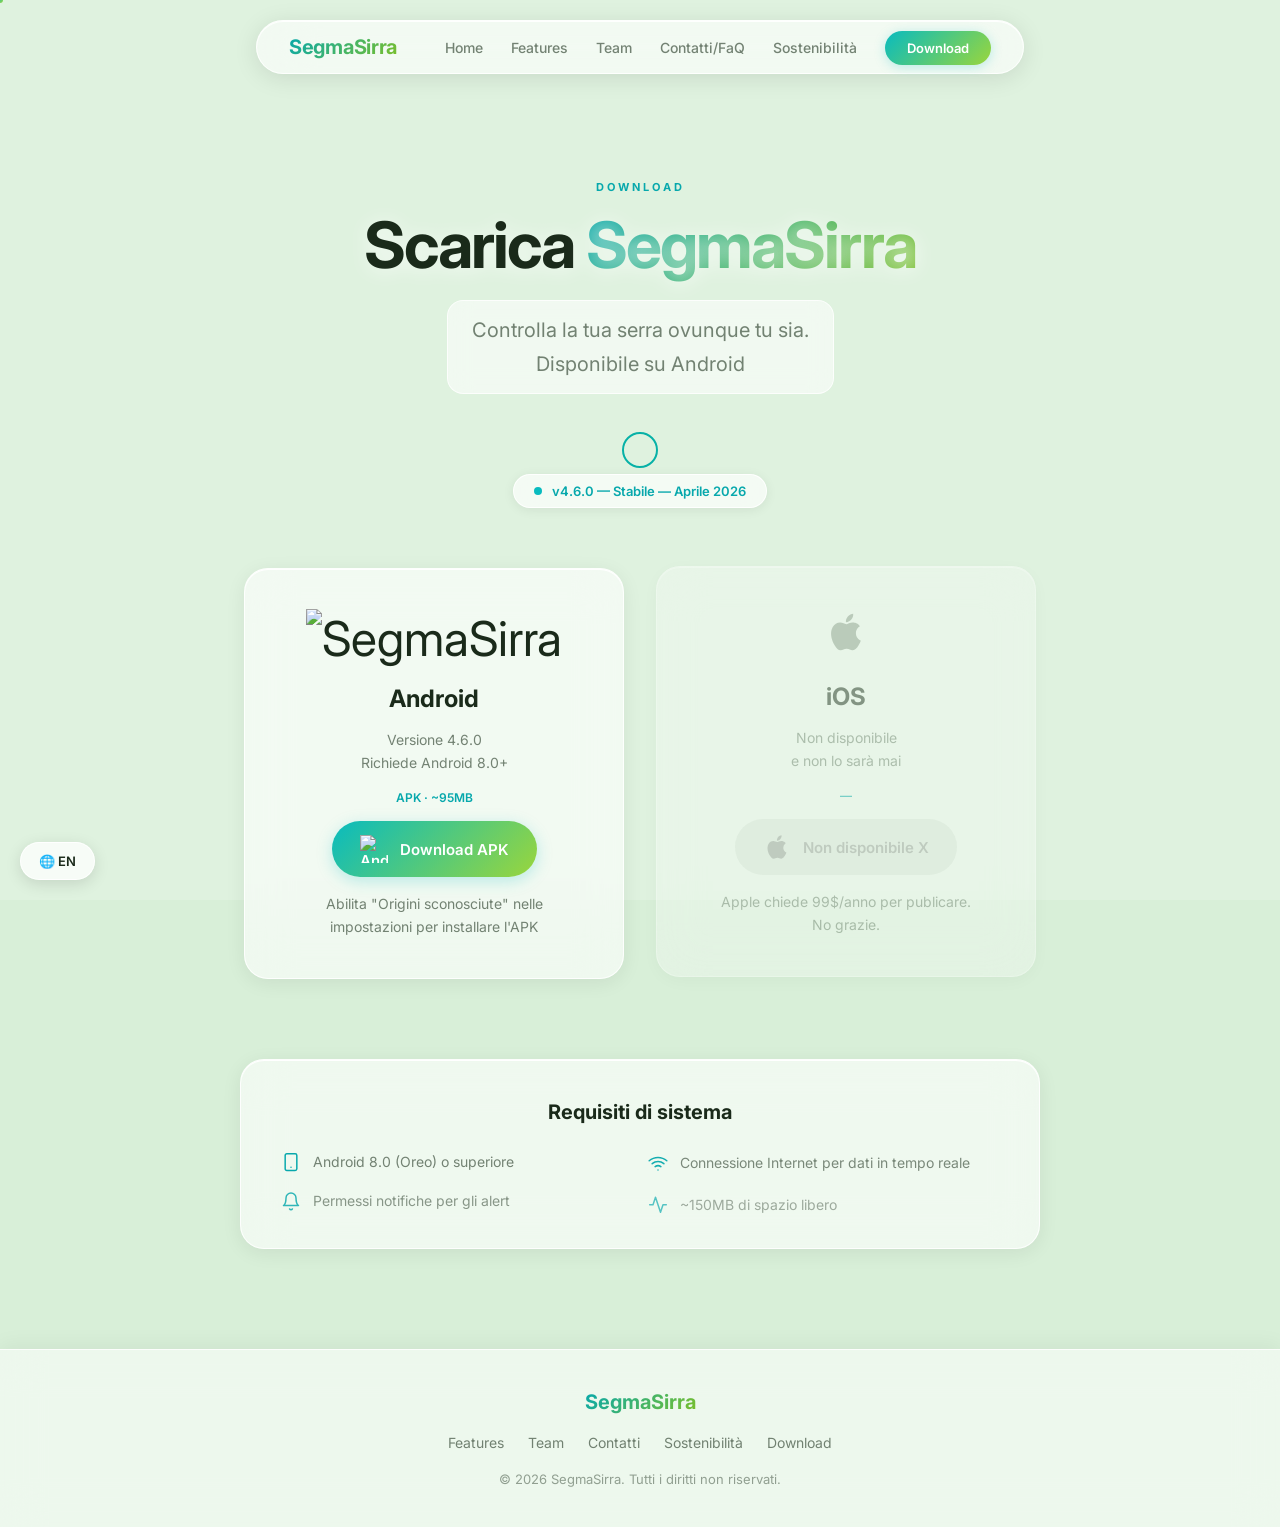
==== commit 97c81a3e: "Final: enabled download application" ====
--- a/download.html
+++ b/download.html
@@ -65,7 +65,7 @@
                 <h3>Android</h3>
                 <p>Versione 4.6.0<br>Richiede Android 8.0+</p>
                 <div class="download-card-size">APK · ~95MB</div>
-                <a href="files/gnegneNonPuoiScaricarla.apk" class="download-btn android" download>
+                <a href="files/SegmaSirra.apk" class="download-btn android" download>
                     <img src="images/android-os-removebg-preview.png" alt="Android" style="width:28px;height:28px;object-fit:contain;">
                     <span>Download APK</span>
                 </a>
@@ -150,4 +150,4 @@
     <script src="cursor.js"></script>
     <script src="translate.js"></script>
 </body>
-</html>+</html>
